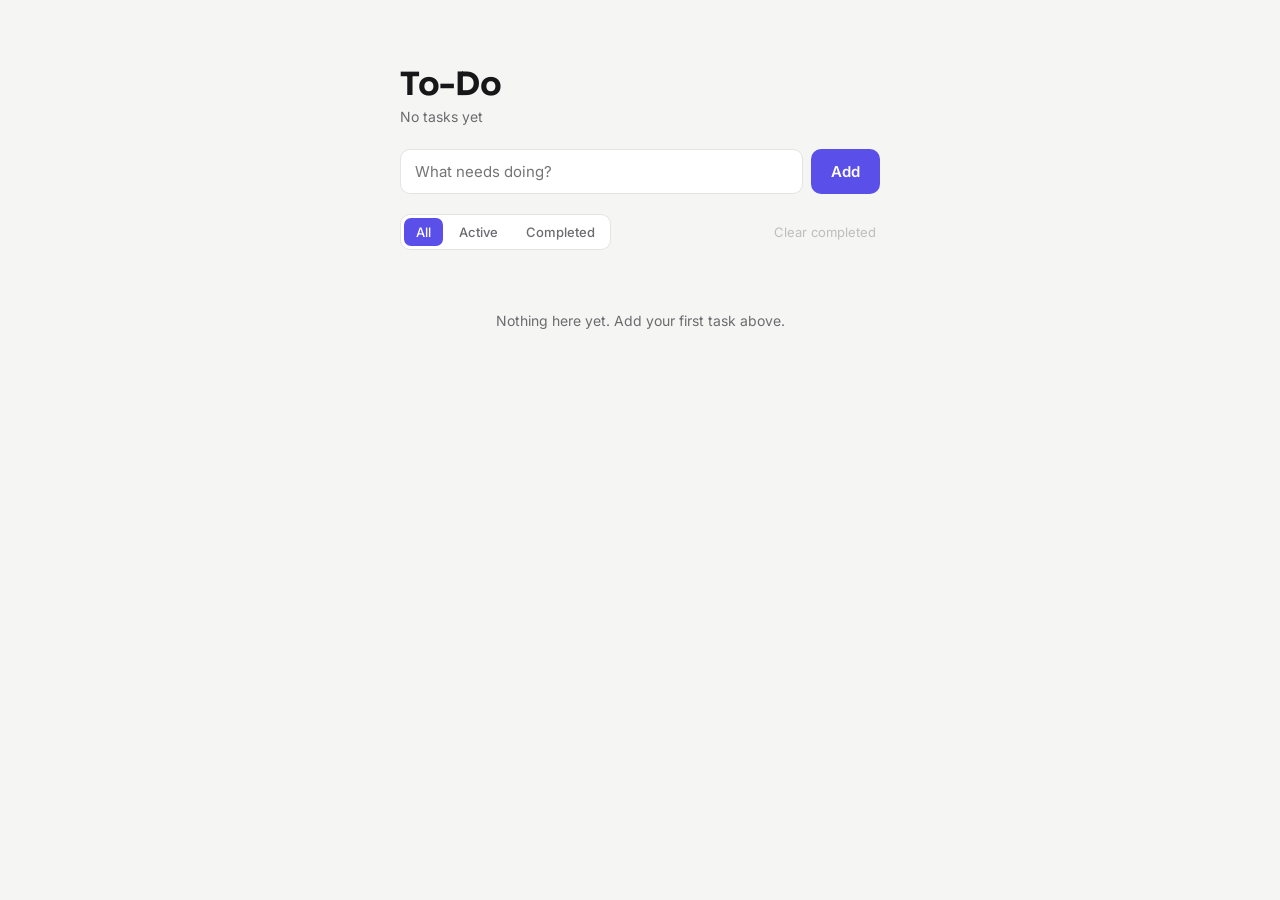
==== index.html @ d77f758e "changes" ====
<!DOCTYPE html>
<html lang="en">
<head>
<meta charset="UTF-8" />
<meta name="viewport" content="width=device-width, initial-scale=1.0" />
<title>To-Do</title>
<link rel="preconnect" href="https://fonts.googleapis.com" />
<link rel="preconnect" href="https://fonts.gstatic.com" crossorigin />
<link href="https://fonts.googleapis.com/css2?family=Sora:wght@600;700&family=Inter:wght@400;500;600&display=swap" rel="stylesheet" />

<style>
  :root {
    --bg: #F5F6F3;
    --surface: #FFFFFF;
    --text: #171719;
    --text-muted: #6B6B70;
    --border: #E4E4E0;
    --accent: #5B4FE9;
    --accent-hover: #4A3FD1;
    --success: #1FAA59;
    --danger: #E5484D;
    --radius: 10px;
    --font-display: 'Sora', sans-serif;
    --font-body: 'Inter', sans-serif;
  }

  * { box-sizing: border-box; }

  body {
    margin: 0;
    min-height: 100vh;
    background: var(--bg);
    color: var(--text);
    font-family: var(--font-body);
    display: flex;
    justify-content: center;
    padding: 64px 20px;
  }

  .sr-only {
    position: absolute;
    width: 1px;
    height: 1px;
    overflow: hidden;
    clip: rect(0 0 0 0);
    white-space: nowrap;
  }

  .app { width: 100%; max-width: 480px; }

  .app__header { margin-bottom: 24px; }

  .app__title {
    font-family: var(--font-display);
    font-size: 32px;
    font-weight: 700;
    margin: 0 0 4px;
    letter-spacing: -0.01em;
  }

  .app__subtitle {
    margin: 0;
    color: var(--text-muted);
    font-size: 14px;
  }

  .task-form {
    display: flex;
    gap: 8px;
    margin-bottom: 20px;
  }

  .task-form__input {
    flex: 1;
    padding: 12px 14px;
    border: 1px solid var(--border);
    border-radius: var(--radius);
    background: var(--surface);
    font-family: var(--font-body);
    font-size: 15px;
    color: var(--text);
  }

  .task-form__input:focus {
    outline: 2px solid var(--accent);
    outline-offset: 1px;
    border-color: var(--accent);
  }

  .task-form__submit {
    padding: 12px 20px;
    border: none;
    border-radius: var(--radius);
    background: var(--accent);
    color: #fff;
    font-family: var(--font-body);
    font-weight: 600;
    font-size: 15px;
    cursor: pointer;
  }

  .task-form__submit:hover { background: var(--accent-hover); }

  .task-form__submit:focus-visible,
  .task-item__checkbox:focus-visible,
  .task-item__delete:focus-visible {
    outline: 2px solid var(--accent);
    outline-offset: 2px;
  }

  .toolbar {
    display: flex;
    align-items: center;
    justify-content: space-between;
    gap: 12px;
    margin-bottom: 16px;
  }

  .filters {
    display: flex;
    gap: 4px;
    background: var(--surface);
    border: 1px solid var(--border);
    border-radius: var(--radius);
    padding: 3px;
  }

  .filter-btn {
    border: none;
    background: transparent;
    color: var(--text-muted);
    font-family: var(--font-body);
    font-size: 13px;
    font-weight: 500;
    padding: 6px 12px;
    border-radius: 7px;
    cursor: pointer;
  }

  .filter-btn.is-active {
    background: var(--accent);
    color: #fff;
  }

  .filter-btn:focus-visible {
    outline: 2px solid var(--accent);
    outline-offset: 2px;
  }

  .clear-completed {
    border: none;
    background: transparent;
    color: var(--text-muted);
    font-family: var(--font-body);
    font-size: 13px;
    cursor: pointer;
    padding: 6px 4px;
    white-space: nowrap;
  }

  .clear-completed:hover { color: var(--danger); }

  .clear-completed:disabled {
    opacity: 0.4;
    cursor: default;
  }

  .task-list {
    list-style: none;
    margin: 0;
    padding: 0;
    display: flex;
    flex-direction: column;
    gap: 8px;
  }

  .task-item {
    display: flex;
    align-items: center;
    gap: 12px;
    padding: 12px 14px;
    background: var(--surface);
    border: 1px solid var(--border);
    border-radius: var(--radius);
  }

  .task-item__checkbox {
    width: 18px;
    height: 18px;
    flex-shrink: 0;
    accent-color: var(--success);
    cursor: pointer;
  }

  .task-item__text {
    flex: 1;
    font-size: 15px;
    word-break: break-word;
  }

  .task-item--completed .task-item__text {
    color: var(--text-muted);
    text-decoration: line-through;
  }

  .task-item__edit-input {
    flex: 1;
    font-family: var(--font-body);
    font-size: 15px;
    color: var(--text);
    border: 1px solid var(--accent);
    border-radius: 6px;
    padding: 4px 8px;
    background: var(--surface);
  }

  .task-item__edit-input:focus {
    outline: none;
  }

  .task-item__delete {
    border: none;
    background: transparent;
    color: var(--text-muted);
    font-size: 18px;
    line-height: 1;
    cursor: pointer;
    padding: 4px;
    border-radius: 6px;
  }

  .task-item__delete:hover { color: var(--danger); }

  .empty-state {
    display: none;
    text-align: center;
    color: var(--text-muted);
    font-size: 14px;
    padding: 32px 0;
  }

  .empty-state--visible { display: block; }
</style>
</head>
<body>

  <main class="app">
    <header class="app__header">
      <h1 class="app__title">To-Do</h1>
      <p class="app__subtitle" id="taskCounter">No tasks yet</p>
    </header>

    <form class="task-form" id="taskForm" autocomplete="off">
      <label for="taskInput" class="sr-only">New task</label>
      <input
        type="text"
        id="taskInput"
        class="task-form__input"
        placeholder="What needs doing?"
        maxlength="120"
        required
      />
      <button type="submit" class="task-form__submit" aria-label="Add task">
        Add
      </button>
    </form>

    <div class="toolbar">
      <div class="filters" id="filters" role="group" aria-label="Filter tasks">
        <button type="button" class="filter-btn is-active" data-filter="all" aria-pressed="true">All</button>
        <button type="button" class="filter-btn" data-filter="active" aria-pressed="false">Active</button>
        <button type="button" class="filter-btn" data-filter="completed" aria-pressed="false">Completed</button>
      </div>
      <button type="button" class="clear-completed" id="clearCompletedBtn">Clear completed</button>
    </div>

    <ul class="task-list" id="taskList" aria-live="polite">
      <!-- tasks are rendered here -->
    </ul>

    <p class="empty-state" id="emptyState">
      Nothing here yet. Add your first task above.
    </p>
  </main>

<script>
  'use strict';

  /* ------------------------------------------------------------ */
  /* Constants / DOM refs                                          */
  /* ------------------------------------------------------------ */

  const STORAGE_KEY = 'todo-app:tasks';

  const taskForm = document.getElementById('taskForm');
  const taskInput = document.getElementById('taskInput');
  const taskList = document.getElementById('taskList');
  const taskCounter = document.getElementById('taskCounter');
  const emptyState = document.getElementById('emptyState');
  const filters = document.getElementById('filters');
  const clearCompletedBtn = document.getElementById('clearCompletedBtn');

  /* ------------------------------------------------------------ */
  /* Data layer                                                     */
  /* ------------------------------------------------------------ */
  /*
    Task shape: { id, text, completed, createdAt }
    `tasks` is the single source of truth — the DOM is always
    derived FROM it via render(), never read to figure out state.
  */

  let tasks = loadTasks();
  let currentFilter = 'all'; // 'all' | 'active' | 'completed'

  function loadTasks() {
    try {
      const raw = localStorage.getItem(STORAGE_KEY);
      if (!raw) return [];
      const parsed = JSON.parse(raw);
      if (!Array.isArray(parsed)) return [];
      return parsed.filter(
        (t) => t && typeof t.id === 'string' && typeof t.text === 'string'
      );
    } catch (err) {
      console.error('Failed to load tasks from localStorage:', err);
      return [];
    }
  }

  function saveTasks() {
    try {
      localStorage.setItem(STORAGE_KEY, JSON.stringify(tasks));
    } catch (err) {
      console.error('Failed to save tasks to localStorage:', err);
    }
  }

  function makeId() {
    return (crypto.randomUUID && crypto.randomUUID()) || String(Date.now() + Math.random());
  }

  function addTask(text) {
    const trimmed = text.trim();
    if (!trimmed) return;

    tasks.push({
      id: makeId(),
      text: trimmed,
      completed: false,
      createdAt: Date.now(),
    });

    saveTasks();
    render();
  }

  function toggleTask(id) {
    const task = tasks.find((t) => t.id === id);
    if (!task) return;
    task.completed = !task.completed;
    saveTasks();
    render();
  }

  function deleteTask(id) {
    tasks = tasks.filter((t) => t.id !== id);
    saveTasks();
    render();
  }

  function editTask(id, newText) {
    const trimmed = newText.trim();
    if (!trimmed) return;
    const task = tasks.find((t) => t.id === id);
    if (!task) return;
    task.text = trimmed;
    saveTasks();
    render();
  }

  function clearCompleted() {
    tasks = tasks.filter((t) => !t.completed);
    saveTasks();
    render();
  }

  function getFilteredTasks() {
    if (currentFilter === 'active') return tasks.filter((t) => !t.completed);
    if (currentFilter === 'completed') return tasks.filter((t) => t.completed);
    return tasks;
  }

  /* ------------------------------------------------------------ */
  /* Rendering                                                      */
  /* ------------------------------------------------------------ */

  function createTaskElement(task) {
    const li = document.createElement('li');
    li.className = 'task-item' + (task.completed ? ' task-item--completed' : '');
    li.dataset.id = task.id;

    const checkbox = document.createElement('input');
    checkbox.type = 'checkbox';
    checkbox.className = 'task-item__checkbox';
    checkbox.checked = task.completed;
    checkbox.setAttribute('aria-label', `Mark "${task.text}" as ${task.completed ? 'active' : 'complete'}`);

    const span = document.createElement('span');
    span.className = 'task-item__text';
    span.textContent = task.text;

    const deleteBtn = document.createElement('button');
    deleteBtn.type = 'button';
    deleteBtn.className = 'task-item__delete';
    deleteBtn.setAttribute('aria-label', `Delete "${task.text}"`);
    deleteBtn.textContent = '✕';

    li.append(checkbox, span, deleteBtn);
    return li;
  }

  function updateCounter() {
    const remaining = tasks.filter((t) => !t.completed).length;
    if (tasks.length === 0) {
      taskCounter.textContent = 'No tasks yet';
    } else {
      taskCounter.textContent = `${remaining} item${remaining === 1 ? '' : 's'} left`;
    }
  }

  function render() {
    const visibleTasks = getFilteredTasks();

    taskList.innerHTML = '';
    const fragment = document.createDocumentFragment();
    visibleTasks.forEach((task) => fragment.appendChild(createTaskElement(task)));
    taskList.appendChild(fragment);

    if (tasks.length === 0) {
      emptyState.textContent = 'Nothing here yet. Add your first task above.';
      emptyState.classList.add('empty-state--visible');
    } else if (visibleTasks.length === 0) {
      emptyState.textContent = `No ${currentFilter} tasks.`;
      emptyState.classList.add('empty-state--visible');
    } else {
      emptyState.classList.remove('empty-state--visible');
    }

    clearCompletedBtn.disabled = !tasks.some((t) => t.completed);
    updateCounter();
  }

  /* ------------------------------------------------------------ */
  /* Events                                                         */
  /* ------------------------------------------------------------ */

  taskForm.addEventListener('submit', (e) => {
    e.preventDefault();
    addTask(taskInput.value);
    taskInput.value = '';
    taskInput.focus();
  });

  taskList.addEventListener('click', (e) => {
    const li = e.target.closest('.task-item');
    if (!li) return;
    const id = li.dataset.id;

    if (e.target.matches('.task-item__checkbox')) {
      toggleTask(id);
    } else if (e.target.matches('.task-item__delete')) {
      deleteTask(id);
    }
  });

  taskList.addEventListener('dblclick', (e) => {
    if (!e.target.matches('.task-item__text')) return;
    const li = e.target.closest('.task-item');
    const task = tasks.find((t) => t.id === li.dataset.id);
    if (task) enterEditMode(li, task);
  });

  function enterEditMode(li, task) {
    const span = li.querySelector('.task-item__text');
    const input = document.createElement('input');
    input.type = 'text';
    input.className = 'task-item__edit-input';
    input.maxLength = 120;
    input.value = task.text;
    li.replaceChild(input, span);
    input.focus();
    input.select();

    let cancelled = false;

    input.addEventListener('keydown', (e) => {
      if (e.key === 'Enter') {
        e.preventDefault();
        input.blur();
      } else if (e.key === 'Escape') {
        cancelled = true;
        render();
      }
    });

    input.addEventListener('blur', () => {
      if (cancelled) return;
      const newText = input.value.trim();
      if (newText) {
        editTask(task.id, newText);
      } else {
        render(); // revert: no empty task text allowed
      }
    });
  }

  filters.addEventListener('click', (e) => {
    if (!e.target.matches('.filter-btn')) return;
    currentFilter = e.target.dataset.filter;

    filters.querySelectorAll('.filter-btn').forEach((btn) => {
      const isActive = btn.dataset.filter === currentFilter;
      btn.classList.toggle('is-active', isActive);
      btn.setAttribute('aria-pressed', String(isActive));
    });

    render();
  });

  clearCompletedBtn.addEventListener('click', clearCompleted);

  /* ------------------------------------------------------------ */
  /* Init                                                         */
  /* ------------------------------------------------------------ */

  render();
</script>
</body>
</html>
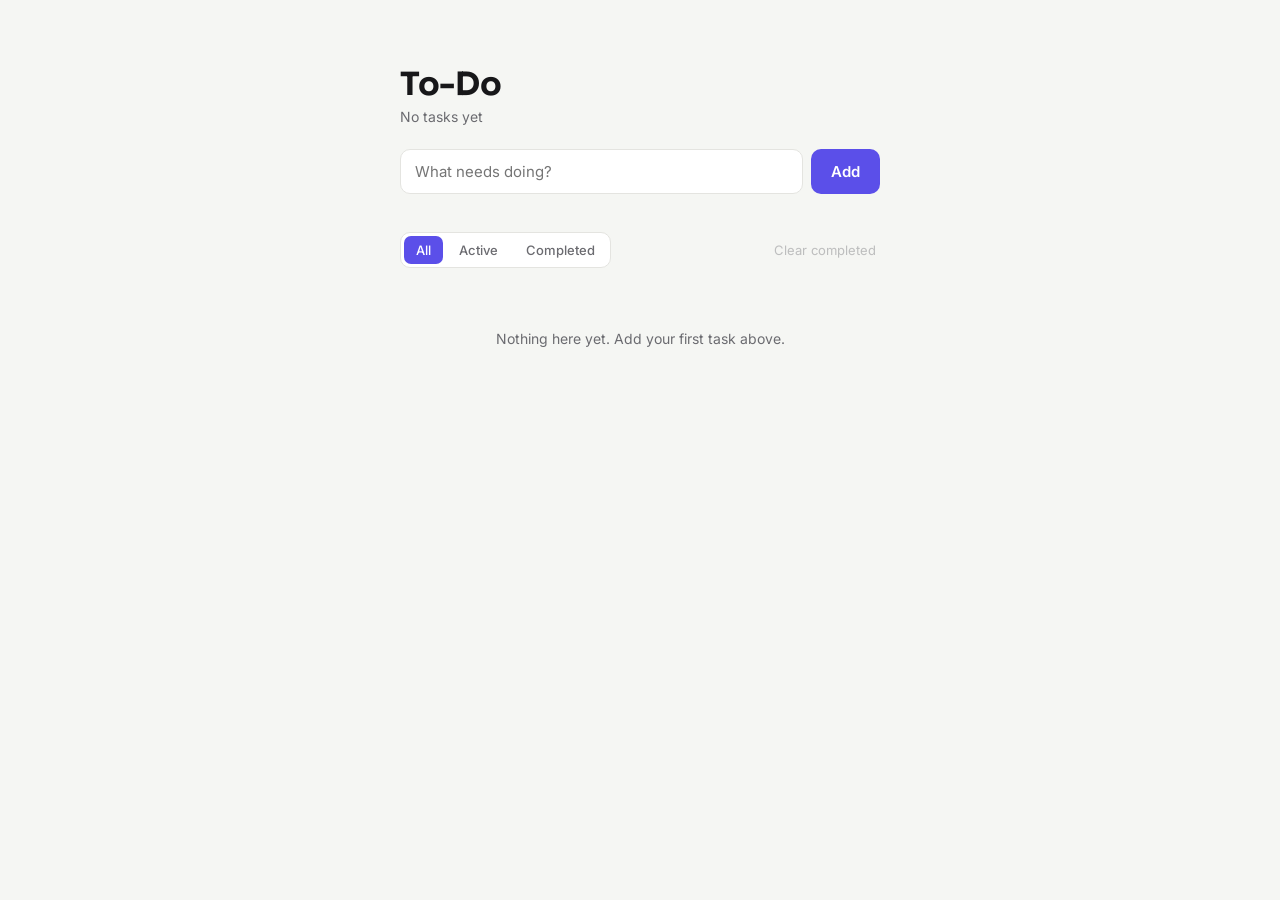
==== commit 1678b44c: "feat: persist filter selection and block duplicate task entries" ====
--- a/index.html
+++ b/index.html
@@ -101,6 +101,13 @@
 
   .task-form__submit:hover { background: var(--accent-hover); }
 
+  .form-error {
+    color: var(--danger);
+    font-size: 13px;
+    margin: -14px 0 16px;
+    min-height: 16px;
+  }
+
   .task-form__submit:focus-visible,
   .task-item__checkbox:focus-visible,
   .task-item__delete:focus-visible {
@@ -265,6 +272,8 @@
       </button>
     </form>
 
+    <p class="form-error" id="formError" aria-live="polite"></p>
+
     <div class="toolbar">
       <div class="filters" id="filters" role="group" aria-label="Filter tasks">
         <button type="button" class="filter-btn is-active" data-filter="all" aria-pressed="true">All</button>
@@ -291,6 +300,7 @@
   /* ------------------------------------------------------------ */
 
   const STORAGE_KEY = 'todo-app:tasks';
+  const FILTER_STORAGE_KEY = 'todo-app:filter';
 
   const taskForm = document.getElementById('taskForm');
   const taskInput = document.getElementById('taskInput');
@@ -299,6 +309,7 @@
   const emptyState = document.getElementById('emptyState');
   const filters = document.getElementById('filters');
   const clearCompletedBtn = document.getElementById('clearCompletedBtn');
+  const formError = document.getElementById('formError');
 
   /* ------------------------------------------------------------ */
   /* Data layer                                                     */
@@ -310,7 +321,7 @@
   */
 
   let tasks = loadTasks();
-  let currentFilter = 'all'; // 'all' | 'active' | 'completed'
+  let currentFilter = loadFilter(); // 'all' | 'active' | 'completed'
 
   function loadTasks() {
     try {
@@ -335,6 +346,24 @@
     }
   }
 
+  function loadFilter() {
+    const valid = ['all', 'active', 'completed'];
+    try {
+      const saved = localStorage.getItem(FILTER_STORAGE_KEY);
+      return valid.includes(saved) ? saved : 'all';
+    } catch (err) {
+      return 'all';
+    }
+  }
+
+  function saveFilter() {
+    try {
+      localStorage.setItem(FILTER_STORAGE_KEY, currentFilter);
+    } catch (err) {
+      console.error('Failed to save filter to localStorage:', err);
+    }
+  }
+
   function makeId() {
     return (crypto.randomUUID && crypto.randomUUID()) || String(Date.now() + Math.random());
   }
@@ -342,6 +371,15 @@
   function addTask(text) {
     const trimmed = text.trim();
     if (!trimmed) return;
+
+    const isDuplicate = tasks.some(
+      (t) => t.text.toLowerCase() === trimmed.toLowerCase()
+    );
+    if (isDuplicate) {
+      formError.textContent = 'That task is already on your list.';
+      return;
+    }
+    formError.textContent = '';
 
     tasks.push({
       id: makeId(),
@@ -459,6 +497,10 @@
     addTask(taskInput.value);
     taskInput.value = '';
     taskInput.focus();
+  });
+
+  taskInput.addEventListener('input', () => {
+    formError.textContent = '';
   });
 
   taskList.addEventListener('click', (e) => {
@@ -524,14 +566,21 @@
       btn.setAttribute('aria-pressed', String(isActive));
     });
 
+    saveFilter();
     render();
   });
 
   clearCompletedBtn.addEventListener('click', clearCompleted);
 
   /* ------------------------------------------------------------ */
-  /* Init                                                         */
-  /* ------------------------------------------------------------ */
+  /* Init                                                           */
+  /* ------------------------------------------------------------ */
+
+  filters.querySelectorAll('.filter-btn').forEach((btn) => {
+    const isActive = btn.dataset.filter === currentFilter;
+    btn.classList.toggle('is-active', isActive);
+    btn.setAttribute('aria-pressed', String(isActive));
+  });
 
   render();
 </script>
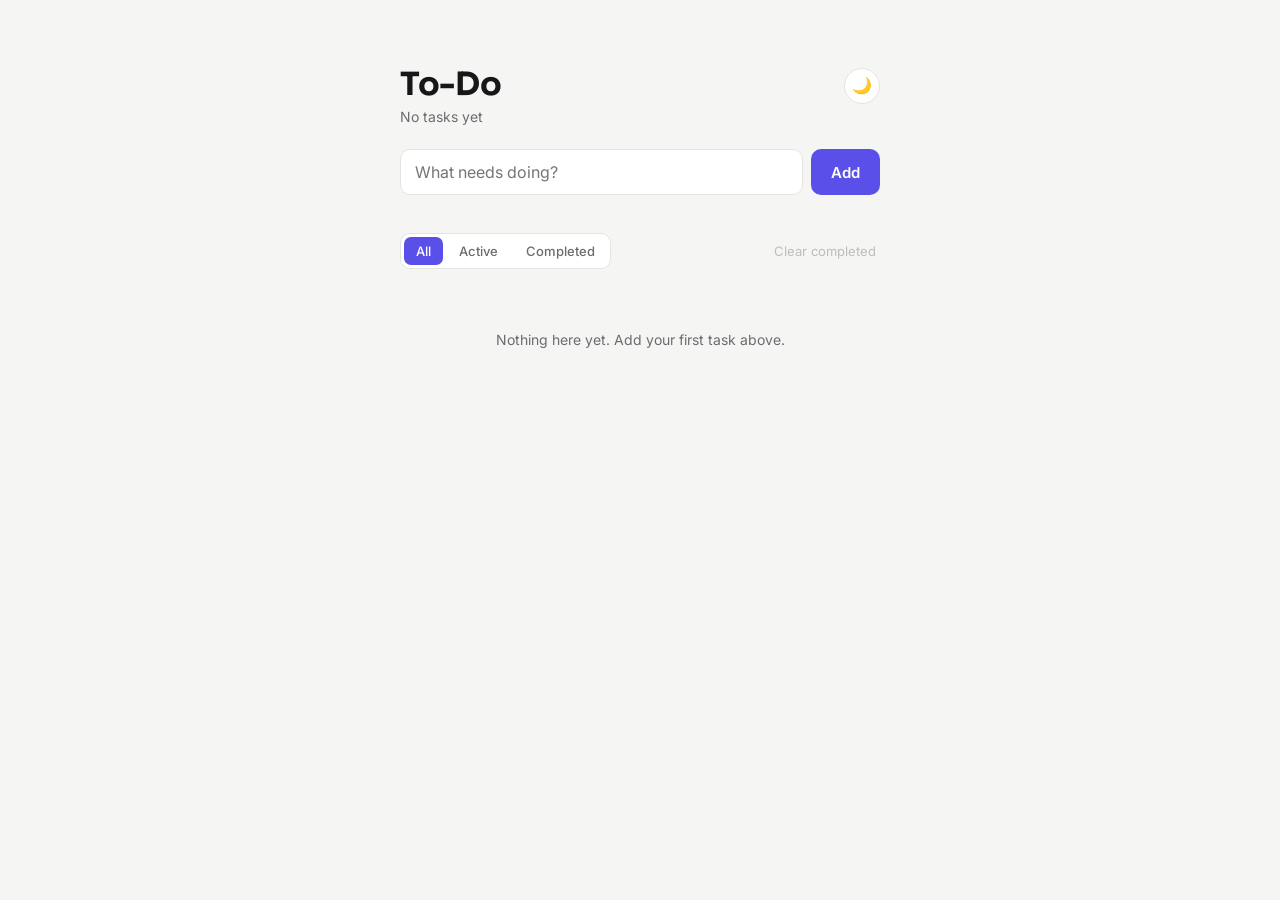
==== commit 82c4e96b: "feat: add dark mode toggle and drag-to-reorder" ====
--- a/index.html
+++ b/index.html
@@ -3,6 +3,7 @@
 <head>
 <meta charset="UTF-8" />
 <meta name="viewport" content="width=device-width, initial-scale=1.0" />
+<meta name="description" content="A single-file vanilla JS to-do list app with editing, filtering, and localStorage persistence." />
 <title>To-Do</title>
 <link rel="preconnect" href="https://fonts.googleapis.com" />
 <link rel="preconnect" href="https://fonts.gstatic.com" crossorigin />
@@ -24,6 +25,22 @@
     --font-body: 'Inter', sans-serif;
   }
 
+  :root[data-theme="dark"] {
+    --bg: #16171B;
+    --surface: #202128;
+    --text: #F2F2F0;
+    --text-muted: #9A9AA2;
+    --border: #33343C;
+    --accent: #8579F7;
+    --accent-hover: #9B90FF;
+    --success: #35C97A;
+    --danger: #FF6B6B;
+  }
+
+  body {
+    transition: background-color 150ms ease, color 150ms ease;
+  }
+
   * { box-sizing: border-box; }
 
   body {
@@ -50,6 +67,34 @@
 
   .app__header { margin-bottom: 24px; }
 
+  .app__header-row {
+    display: flex;
+    align-items: center;
+    justify-content: space-between;
+    gap: 12px;
+  }
+
+  .theme-toggle {
+    border: 1px solid var(--border);
+    background: var(--surface);
+    border-radius: 999px;
+    width: 36px;
+    height: 36px;
+    font-size: 16px;
+    line-height: 1;
+    cursor: pointer;
+    display: flex;
+    align-items: center;
+    justify-content: center;
+  }
+
+  .theme-toggle:hover { border-color: var(--accent); }
+
+  .theme-toggle:focus-visible {
+    outline: 2px solid var(--accent);
+    outline-offset: 2px;
+  }
+
   .app__title {
     font-family: var(--font-display);
     font-size: 32px;
@@ -77,7 +122,7 @@
     border-radius: var(--radius);
     background: var(--surface);
     font-family: var(--font-body);
-    font-size: 15px;
+    font-size: 16px;
     color: var(--text);
   }
 
@@ -191,6 +236,46 @@
     border-radius: var(--radius);
   }
 
+  .task-item__handle {
+    flex-shrink: 0;
+    color: var(--text-muted);
+    cursor: grab;
+    font-size: 14px;
+    line-height: 1;
+    user-select: none;
+  }
+
+  .task-item--dragging {
+    opacity: 0.4;
+  }
+
+  .task-item--drop-target {
+    border-color: var(--accent);
+  }
+
+  @keyframes taskEnter {
+    from { opacity: 0; transform: translateY(-6px); }
+    to { opacity: 1; transform: translateY(0); }
+  }
+
+  .task-item--enter {
+    animation: taskEnter 180ms ease-out;
+  }
+
+  .task-item--removing {
+    opacity: 0;
+    transform: translateX(8px);
+    transition: opacity 150ms ease, transform 150ms ease;
+  }
+
+  @media (prefers-reduced-motion: reduce) {
+    .task-item--enter,
+    .task-item--removing {
+      animation: none;
+      transition: none;
+    }
+  }
+
   .task-item__checkbox {
     width: 18px;
     height: 18px;
@@ -203,6 +288,7 @@
     flex: 1;
     font-size: 15px;
     word-break: break-word;
+    transition: color 150ms ease;
   }
 
   .task-item--completed .task-item__text {
@@ -247,13 +333,23 @@
   }
 
   .empty-state--visible { display: block; }
+
+  @media (max-width: 420px) {
+    body { padding: 32px 16px; }
+    .app__title { font-size: 26px; }
+    .toolbar { flex-wrap: wrap; }
+    .clear-completed { margin-left: auto; }
+  }
 </style>
 </head>
 <body>
 
   <main class="app">
     <header class="app__header">
-      <h1 class="app__title">To-Do</h1>
+      <div class="app__header-row">
+        <h1 class="app__title">To-Do</h1>
+        <button type="button" class="theme-toggle" id="themeToggle" aria-label="Toggle dark mode">🌙</button>
+      </div>
       <p class="app__subtitle" id="taskCounter">No tasks yet</p>
     </header>
 
@@ -295,12 +391,30 @@
 <script>
   'use strict';
 
+  /*
+    To-Do List App — vanilla JS, single file, no dependencies.
+
+    Architecture:
+      - `tasks` (array) is the single source of truth. Every mutation
+        goes through addTask / toggleTask / deleteTask / editTask /
+        clearCompleted, each of which persists then calls render().
+      - render() rebuilds the visible <li> elements from `tasks` +
+        `currentFilter`. The DOM is never read to derive state — it's
+        always state -> DOM, one direction.
+      - One click listener on the list (event delegation) handles
+        every task row, current and future, instead of binding a
+        listener per item.
+      - Two localStorage keys: tasks and the active filter, so a
+        refresh restores exactly where the user left off.
+  */
+
   /* ------------------------------------------------------------ */
   /* Constants / DOM refs                                          */
   /* ------------------------------------------------------------ */
 
   const STORAGE_KEY = 'todo-app:tasks';
   const FILTER_STORAGE_KEY = 'todo-app:filter';
+  const THEME_STORAGE_KEY = 'todo-app:theme';
 
   const taskForm = document.getElementById('taskForm');
   const taskInput = document.getElementById('taskInput');
@@ -310,6 +424,7 @@
   const filters = document.getElementById('filters');
   const clearCompletedBtn = document.getElementById('clearCompletedBtn');
   const formError = document.getElementById('formError');
+  const themeToggle = document.getElementById('themeToggle');
 
   /* ------------------------------------------------------------ */
   /* Data layer                                                     */
@@ -322,6 +437,8 @@
 
   let tasks = loadTasks();
   let currentFilter = loadFilter(); // 'all' | 'active' | 'completed'
+  let lastAddedId = null; // used once by render() to animate the newest item in
+  let draggedId = null; // task id currently being dragged, if any
 
   function loadTasks() {
     try {
@@ -364,6 +481,32 @@
     }
   }
 
+  function loadTheme() {
+    try {
+      const saved = localStorage.getItem(THEME_STORAGE_KEY);
+      if (saved === 'dark' || saved === 'light') return saved;
+    } catch (err) {
+      /* fall through to system preference */
+    }
+    return window.matchMedia && window.matchMedia('(prefers-color-scheme: dark)').matches
+      ? 'dark'
+      : 'light';
+  }
+
+  function applyTheme(theme) {
+    document.documentElement.dataset.theme = theme;
+    themeToggle.textContent = theme === 'dark' ? '☀️' : '🌙';
+    themeToggle.setAttribute(
+      'aria-label',
+      theme === 'dark' ? 'Switch to light mode' : 'Switch to dark mode'
+    );
+    try {
+      localStorage.setItem(THEME_STORAGE_KEY, theme);
+    } catch (err) {
+      console.error('Failed to save theme to localStorage:', err);
+    }
+  }
+
   function makeId() {
     return (crypto.randomUUID && crypto.randomUUID()) || String(Date.now() + Math.random());
   }
@@ -381,12 +524,14 @@
     }
     formError.textContent = '';
 
-    tasks.push({
+    const newTask = {
       id: makeId(),
       text: trimmed,
       completed: false,
       createdAt: Date.now(),
-    });
+    };
+    tasks.push(newTask);
+    lastAddedId = newTask.id;
 
     saveTasks();
     render();
@@ -422,6 +567,17 @@
     render();
   }
 
+  function reorderTasks(fromId, toId) {
+    const fromIndex = tasks.findIndex((t) => t.id === fromId);
+    const toIndex = tasks.findIndex((t) => t.id === toId);
+    if (fromIndex === -1 || toIndex === -1 || fromIndex === toIndex) return;
+
+    const [moved] = tasks.splice(fromIndex, 1);
+    tasks.splice(toIndex, 0, moved);
+    saveTasks();
+    render();
+  }
+
   function getFilteredTasks() {
     if (currentFilter === 'active') return tasks.filter((t) => !t.completed);
     if (currentFilter === 'completed') return tasks.filter((t) => t.completed);
@@ -435,7 +591,16 @@
   function createTaskElement(task) {
     const li = document.createElement('li');
     li.className = 'task-item' + (task.completed ? ' task-item--completed' : '');
+    if (task.id === lastAddedId) {
+      li.className += ' task-item--enter';
+    }
     li.dataset.id = task.id;
+    li.draggable = true;
+
+    const handle = document.createElement('span');
+    handle.className = 'task-item__handle';
+    handle.textContent = '⠿';
+    handle.setAttribute('aria-hidden', 'true');
 
     const checkbox = document.createElement('input');
     checkbox.type = 'checkbox';
@@ -453,7 +618,7 @@
     deleteBtn.setAttribute('aria-label', `Delete "${task.text}"`);
     deleteBtn.textContent = '✕';
 
-    li.append(checkbox, span, deleteBtn);
+    li.append(handle, checkbox, span, deleteBtn);
     return li;
   }
 
@@ -473,6 +638,7 @@
     const fragment = document.createDocumentFragment();
     visibleTasks.forEach((task) => fragment.appendChild(createTaskElement(task)));
     taskList.appendChild(fragment);
+    lastAddedId = null;
 
     if (tasks.length === 0) {
       emptyState.textContent = 'Nothing here yet. Add your first task above.';
@@ -511,9 +677,24 @@
     if (e.target.matches('.task-item__checkbox')) {
       toggleTask(id);
     } else if (e.target.matches('.task-item__delete')) {
+      animateRemoval(li, id);
+    }
+  });
+
+  function animateRemoval(li, id) {
+    let done = false;
+    const finish = () => {
+      if (done) return;
+      done = true;
+      li.removeEventListener('transitionend', finish);
       deleteTask(id);
-    }
-  });
+    };
+
+    li.classList.add('task-item--removing');
+    li.addEventListener('transitionend', finish);
+    // Fallback in case the transition never fires (e.g. reduced-motion users).
+    setTimeout(finish, 200);
+  }
 
   taskList.addEventListener('dblclick', (e) => {
     if (!e.target.matches('.task-item__text')) return;
@@ -572,6 +753,49 @@
 
   clearCompletedBtn.addEventListener('click', clearCompleted);
 
+  taskList.addEventListener('dragstart', (e) => {
+    const li = e.target.closest('.task-item');
+    if (!li) return;
+    draggedId = li.dataset.id;
+    li.classList.add('task-item--dragging');
+    e.dataTransfer.effectAllowed = 'move';
+    e.dataTransfer.setData('text/plain', draggedId);
+  });
+
+  taskList.addEventListener('dragover', (e) => {
+    if (!draggedId) return;
+    e.preventDefault(); // required to allow a drop
+    e.dataTransfer.dropEffect = 'move';
+
+    const li = e.target.closest('.task-item');
+    taskList.querySelectorAll('.task-item--drop-target').forEach((el) => {
+      if (el !== li) el.classList.remove('task-item--drop-target');
+    });
+    if (li && li.dataset.id !== draggedId) {
+      li.classList.add('task-item--drop-target');
+    }
+  });
+
+  taskList.addEventListener('drop', (e) => {
+    e.preventDefault();
+    const li = e.target.closest('.task-item');
+    if (li && draggedId && li.dataset.id !== draggedId) {
+      reorderTasks(draggedId, li.dataset.id);
+    }
+  });
+
+  taskList.addEventListener('dragend', () => {
+    taskList.querySelectorAll('.task-item--dragging, .task-item--drop-target').forEach((el) => {
+      el.classList.remove('task-item--dragging', 'task-item--drop-target');
+    });
+    draggedId = null;
+  });
+
+  themeToggle.addEventListener('click', () => {
+    const next = document.documentElement.dataset.theme === 'dark' ? 'light' : 'dark';
+    applyTheme(next);
+  });
+
   /* ------------------------------------------------------------ */
   /* Init                                                           */
   /* ------------------------------------------------------------ */
@@ -582,6 +806,7 @@
     btn.setAttribute('aria-pressed', String(isActive));
   });
 
+  applyTheme(loadTheme());
   render();
 </script>
 </body>
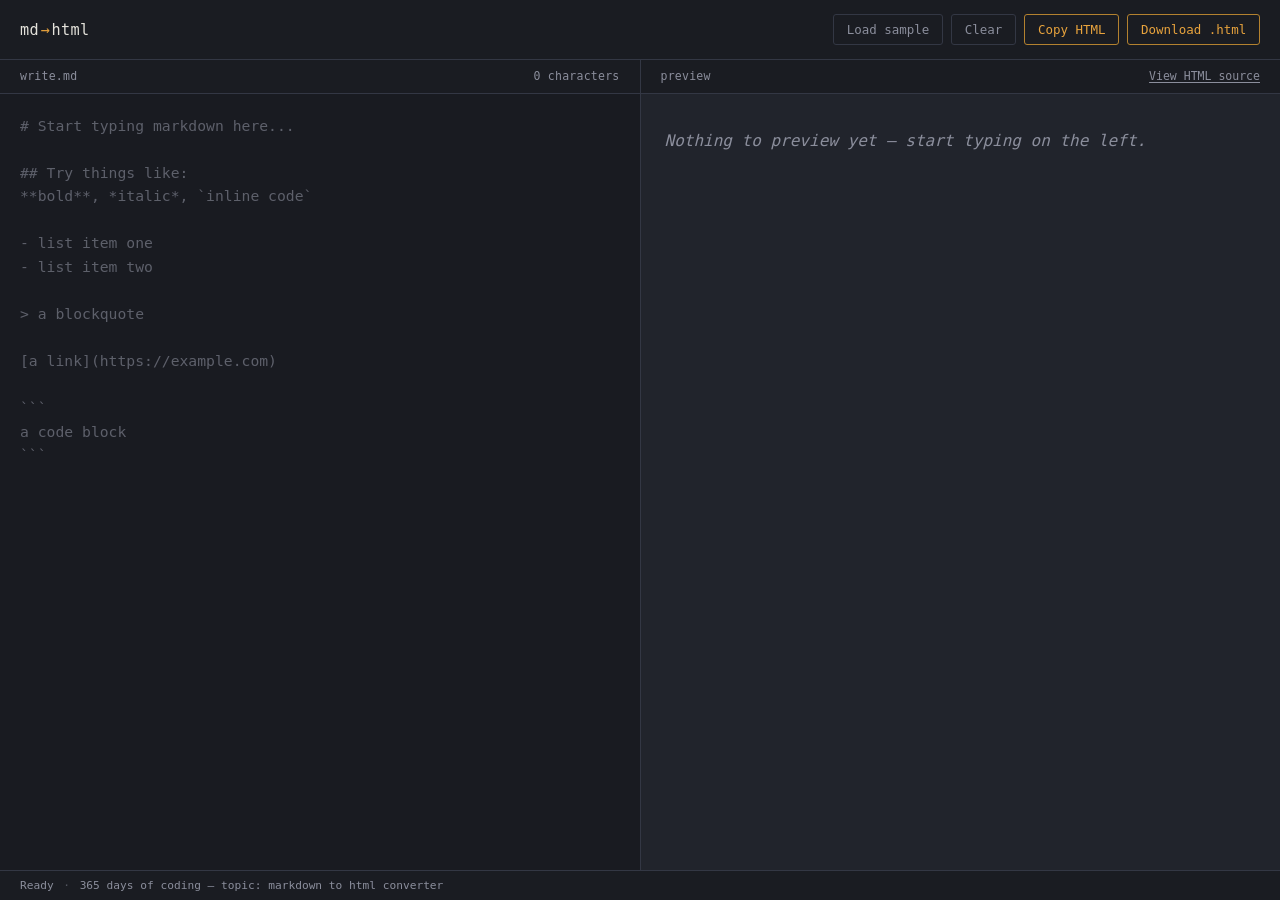
==== commit b010fd79: "first commit" ====
--- a/index.html
+++ b/index.html
@@ -1,813 +1,654 @@
 <!DOCTYPE html>
 <html lang="en">
 <head>
-<meta charset="UTF-8" />
-<meta name="viewport" content="width=device-width, initial-scale=1.0" />
-<meta name="description" content="A single-file vanilla JS to-do list app with editing, filtering, and localStorage persistence." />
-<title>To-Do</title>
-<link rel="preconnect" href="https://fonts.googleapis.com" />
-<link rel="preconnect" href="https://fonts.gstatic.com" crossorigin />
-<link href="https://fonts.googleapis.com/css2?family=Sora:wght@600;700&family=Inter:wght@400;500;600&display=swap" rel="stylesheet" />
-
+<meta charset="UTF-8">
+<meta name="viewport" content="width=device-width, initial-scale=1.0">
+<title>md→html</title>
 <style>
-  :root {
-    --bg: #F5F6F3;
-    --surface: #FFFFFF;
-    --text: #171719;
-    --text-muted: #6B6B70;
-    --border: #E4E4E0;
-    --accent: #5B4FE9;
-    --accent-hover: #4A3FD1;
-    --success: #1FAA59;
-    --danger: #E5484D;
-    --radius: 10px;
-    --font-display: 'Sora', sans-serif;
-    --font-body: 'Inter', sans-serif;
-  }
-
-  :root[data-theme="dark"] {
-    --bg: #16171B;
-    --surface: #202128;
-    --text: #F2F2F0;
-    --text-muted: #9A9AA2;
-    --border: #33343C;
-    --accent: #8579F7;
-    --accent-hover: #9B90FF;
-    --success: #35C97A;
-    --danger: #FF6B6B;
-  }
-
-  body {
-    transition: background-color 150ms ease, color 150ms ease;
-  }
-
-  * { box-sizing: border-box; }
-
-  body {
-    margin: 0;
-    min-height: 100vh;
-    background: var(--bg);
-    color: var(--text);
-    font-family: var(--font-body);
-    display: flex;
-    justify-content: center;
-    padding: 64px 20px;
-  }
-
-  .sr-only {
-    position: absolute;
-    width: 1px;
-    height: 1px;
-    overflow: hidden;
-    clip: rect(0 0 0 0);
-    white-space: nowrap;
-  }
-
-  .app { width: 100%; max-width: 480px; }
-
-  .app__header { margin-bottom: 24px; }
-
-  .app__header-row {
-    display: flex;
-    align-items: center;
-    justify-content: space-between;
-    gap: 12px;
-  }
-
-  .theme-toggle {
-    border: 1px solid var(--border);
-    background: var(--surface);
-    border-radius: 999px;
-    width: 36px;
-    height: 36px;
-    font-size: 16px;
-    line-height: 1;
-    cursor: pointer;
-    display: flex;
-    align-items: center;
-    justify-content: center;
-  }
-
-  .theme-toggle:hover { border-color: var(--accent); }
-
-  .theme-toggle:focus-visible {
-    outline: 2px solid var(--accent);
-    outline-offset: 2px;
-  }
-
-  .app__title {
-    font-family: var(--font-display);
-    font-size: 32px;
-    font-weight: 700;
-    margin: 0 0 4px;
-    letter-spacing: -0.01em;
-  }
-
-  .app__subtitle {
-    margin: 0;
-    color: var(--text-muted);
-    font-size: 14px;
-  }
-
-  .task-form {
-    display: flex;
-    gap: 8px;
-    margin-bottom: 20px;
-  }
-
-  .task-form__input {
-    flex: 1;
-    padding: 12px 14px;
-    border: 1px solid var(--border);
-    border-radius: var(--radius);
-    background: var(--surface);
-    font-family: var(--font-body);
-    font-size: 16px;
-    color: var(--text);
-  }
-
-  .task-form__input:focus {
-    outline: 2px solid var(--accent);
-    outline-offset: 1px;
-    border-color: var(--accent);
-  }
-
-  .task-form__submit {
-    padding: 12px 20px;
-    border: none;
-    border-radius: var(--radius);
-    background: var(--accent);
-    color: #fff;
-    font-family: var(--font-body);
-    font-weight: 600;
-    font-size: 15px;
-    cursor: pointer;
-  }
-
-  .task-form__submit:hover { background: var(--accent-hover); }
-
-  .form-error {
-    color: var(--danger);
-    font-size: 13px;
-    margin: -14px 0 16px;
-    min-height: 16px;
-  }
-
-  .task-form__submit:focus-visible,
-  .task-item__checkbox:focus-visible,
-  .task-item__delete:focus-visible {
-    outline: 2px solid var(--accent);
-    outline-offset: 2px;
-  }
-
-  .toolbar {
-    display: flex;
-    align-items: center;
-    justify-content: space-between;
-    gap: 12px;
-    margin-bottom: 16px;
-  }
-
-  .filters {
-    display: flex;
-    gap: 4px;
-    background: var(--surface);
-    border: 1px solid var(--border);
-    border-radius: var(--radius);
-    padding: 3px;
-  }
-
-  .filter-btn {
-    border: none;
-    background: transparent;
-    color: var(--text-muted);
-    font-family: var(--font-body);
-    font-size: 13px;
-    font-weight: 500;
-    padding: 6px 12px;
-    border-radius: 7px;
-    cursor: pointer;
-  }
-
-  .filter-btn.is-active {
-    background: var(--accent);
-    color: #fff;
-  }
-
-  .filter-btn:focus-visible {
-    outline: 2px solid var(--accent);
-    outline-offset: 2px;
-  }
-
-  .clear-completed {
-    border: none;
-    background: transparent;
-    color: var(--text-muted);
-    font-family: var(--font-body);
-    font-size: 13px;
-    cursor: pointer;
-    padding: 6px 4px;
-    white-space: nowrap;
-  }
-
-  .clear-completed:hover { color: var(--danger); }
-
-  .clear-completed:disabled {
-    opacity: 0.4;
-    cursor: default;
-  }
-
-  .task-list {
-    list-style: none;
-    margin: 0;
-    padding: 0;
-    display: flex;
-    flex-direction: column;
-    gap: 8px;
-  }
-
-  .task-item {
-    display: flex;
-    align-items: center;
-    gap: 12px;
-    padding: 12px 14px;
-    background: var(--surface);
-    border: 1px solid var(--border);
-    border-radius: var(--radius);
-  }
-
-  .task-item__handle {
-    flex-shrink: 0;
-    color: var(--text-muted);
-    cursor: grab;
-    font-size: 14px;
-    line-height: 1;
-    user-select: none;
-  }
-
-  .task-item--dragging {
-    opacity: 0.4;
-  }
-
-  .task-item--drop-target {
-    border-color: var(--accent);
-  }
-
-  @keyframes taskEnter {
-    from { opacity: 0; transform: translateY(-6px); }
-    to { opacity: 1; transform: translateY(0); }
-  }
-
-  .task-item--enter {
-    animation: taskEnter 180ms ease-out;
-  }
-
-  .task-item--removing {
-    opacity: 0;
-    transform: translateX(8px);
-    transition: opacity 150ms ease, transform 150ms ease;
-  }
-
-  @media (prefers-reduced-motion: reduce) {
-    .task-item--enter,
-    .task-item--removing {
-      animation: none;
-      transition: none;
-    }
-  }
-
-  .task-item__checkbox {
-    width: 18px;
-    height: 18px;
-    flex-shrink: 0;
-    accent-color: var(--success);
-    cursor: pointer;
-  }
-
-  .task-item__text {
-    flex: 1;
-    font-size: 15px;
-    word-break: break-word;
-    transition: color 150ms ease;
-  }
-
-  .task-item--completed .task-item__text {
-    color: var(--text-muted);
-    text-decoration: line-through;
-  }
-
-  .task-item__edit-input {
-    flex: 1;
-    font-family: var(--font-body);
-    font-size: 15px;
-    color: var(--text);
-    border: 1px solid var(--accent);
-    border-radius: 6px;
-    padding: 4px 8px;
-    background: var(--surface);
-  }
-
-  .task-item__edit-input:focus {
-    outline: none;
-  }
-
-  .task-item__delete {
-    border: none;
-    background: transparent;
-    color: var(--text-muted);
-    font-size: 18px;
-    line-height: 1;
-    cursor: pointer;
-    padding: 4px;
-    border-radius: 6px;
-  }
-
-  .task-item__delete:hover { color: var(--danger); }
-
-  .empty-state {
-    display: none;
-    text-align: center;
-    color: var(--text-muted);
-    font-size: 14px;
-    padding: 32px 0;
-  }
-
-  .empty-state--visible { display: block; }
-
-  @media (max-width: 420px) {
-    body { padding: 32px 16px; }
-    .app__title { font-size: 26px; }
-    .toolbar { flex-wrap: wrap; }
-    .clear-completed { margin-left: auto; }
-  }
+:root {
+  --bg: #1a1c22;
+  --bg-panel: #21242c;
+  --bg-input: #191b21;
+  --line: #333744;
+  --text: #e4e2db;
+  --text-dim: #8b8e9c;
+  --accent: #e8a33d;
+  --accent-dim: #b3812f;
+  --code-bg: #262a34;
+  --font-mono: "JetBrains Mono", "Fira Code", Menlo, Consolas, monospace;
+}
+
+* { box-sizing: border-box; }
+
+html, body {
+  height: 100%;
+  margin: 0;
+}
+
+body {
+  background: var(--bg);
+  color: var(--text);
+  font-family: var(--font-mono);
+  display: flex;
+  flex-direction: column;
+  overflow: hidden;
+}
+
+/* ---------- Top bar ---------- */
+
+.topbar {
+  display: flex;
+  align-items: center;
+  justify-content: space-between;
+  padding: 0.85rem 1.25rem;
+  border-bottom: 1px solid var(--line);
+  flex-shrink: 0;
+}
+
+.brand-mark {
+  font-size: 0.95rem;
+  letter-spacing: 0.02em;
+  color: var(--text);
+}
+
+.brand-arrow {
+  color: var(--accent);
+  padding: 0 0.1rem;
+}
+
+.topbar-actions {
+  display: flex;
+  gap: 0.5rem;
+}
+
+.btn {
+  font-family: var(--font-mono);
+  font-size: 0.78rem;
+  padding: 0.45rem 0.8rem;
+  border-radius: 3px;
+  border: 1px solid var(--line);
+  background: transparent;
+  color: var(--text-dim);
+  cursor: pointer;
+  transition: border-color 0.15s ease, color 0.15s ease;
+}
+
+.btn:hover {
+  border-color: var(--text-dim);
+  color: var(--text);
+}
+
+.btn-primary {
+  border-color: var(--accent-dim);
+  color: var(--accent);
+}
+
+.btn-primary:hover {
+  border-color: var(--accent);
+  color: var(--accent);
+}
+
+/* ---------- Workspace ---------- */
+
+.workspace {
+  flex: 1;
+  display: flex;
+  min-height: 0;
+}
+
+.pane {
+  flex: 1;
+  display: flex;
+  flex-direction: column;
+  min-width: 0;
+}
+
+.divider {
+  width: 1px;
+  background: var(--line);
+  flex-shrink: 0;
+}
+
+.pane-label {
+  display: flex;
+  align-items: center;
+  justify-content: space-between;
+  padding: 0.6rem 1.25rem;
+  font-size: 0.72rem;
+  color: var(--text-dim);
+  border-bottom: 1px solid var(--line);
+  letter-spacing: 0.02em;
+  flex-shrink: 0;
+}
+
+.pane-toggle {
+  background: none;
+  border: none;
+  color: var(--text-dim);
+  font-family: var(--font-mono);
+  font-size: 0.72rem;
+  cursor: pointer;
+  text-decoration: underline;
+  text-underline-offset: 2px;
+  padding: 0;
+}
+
+.pane-toggle:hover {
+  color: var(--accent);
+}
+
+#markdownInput {
+  flex: 1;
+  width: 100%;
+  resize: none;
+  border: none;
+  outline: none;
+  background: var(--bg-input);
+  color: var(--text);
+  font-family: var(--font-mono);
+  font-size: 0.92rem;
+  line-height: 1.6;
+  padding: 1.25rem;
+}
+
+#markdownInput::placeholder {
+  color: var(--text-dim);
+  opacity: 0.6;
+}
+
+.preview-output, .source-output {
+  flex: 1;
+  overflow-y: auto;
+  padding: 1.25rem 1.5rem;
+  background: var(--bg-panel);
+}
+
+.source-output {
+  margin: 0;
+  font-size: 0.82rem;
+  color: var(--text-dim);
+  white-space: pre-wrap;
+  word-break: break-word;
+}
+
+.hidden {
+  display: none !important;
+}
+
+/* ---------- Rendered markdown content ---------- */
+
+.preview-output h1, .preview-output h2, .preview-output h3 {
+  font-family: var(--font-mono);
+  color: var(--text);
+  line-height: 1.3;
+  margin: 1.2em 0 0.5em;
+}
+
+.preview-output h1:first-child,
+.preview-output h2:first-child,
+.preview-output h3:first-child { margin-top: 0; }
+
+.preview-output h1 { font-size: 1.6rem; border-bottom: 1px solid var(--line); padding-bottom: 0.3em; }
+.preview-output h2 { font-size: 1.3rem; }
+.preview-output h3 { font-size: 1.1rem; color: var(--text-dim); }
+
+.preview-output p { line-height: 1.7; margin: 0.8em 0; }
+
+.preview-output a { color: var(--accent); text-decoration: underline; text-underline-offset: 2px; }
+
+.preview-output strong { color: var(--accent); font-weight: 700; }
+.preview-output em { color: var(--text); font-style: italic; }
+
+.preview-output code {
+  background: var(--code-bg);
+  padding: 0.15em 0.4em;
+  border-radius: 3px;
+  font-size: 0.88em;
+  color: var(--accent);
+}
+
+.preview-output pre {
+  background: var(--code-bg);
+  padding: 1em;
+  border-radius: 4px;
+  overflow-x: auto;
+  border-left: 2px solid var(--accent-dim);
+}
+
+.preview-output pre code {
+  background: none;
+  padding: 0;
+  color: var(--text);
+}
+
+.preview-output blockquote {
+  margin: 0.8em 0;
+  padding: 0.2em 1em;
+  border-left: 2px solid var(--accent-dim);
+  color: var(--text-dim);
+}
+
+.preview-output ul, .preview-output ol {
+  margin: 0.8em 0;
+  padding-left: 1.4em;
+  line-height: 1.7;
+}
+
+.preview-output hr {
+  border: none;
+  border-top: 1px solid var(--line);
+  margin: 1.5em 0;
+}
+
+.preview-output img {
+  max-width: 100%;
+  border-radius: 4px;
+}
+
+.preview-empty {
+  color: var(--text-dim);
+  font-style: italic;
+}
+
+/* ---------- Status bar ---------- */
+
+.statusbar {
+  flex-shrink: 0;
+  display: flex;
+  align-items: center;
+  gap: 0.6rem;
+  padding: 0.5rem 1.25rem;
+  border-top: 1px solid var(--line);
+  font-size: 0.7rem;
+  color: var(--text-dim);
+}
+
+.statusbar-sep { opacity: 0.5; }
+
+/* ---------- Responsive ---------- */
+
+@media (max-width: 760px) {
+  .workspace { flex-direction: column; }
+  .divider { width: 100%; height: 1px; }
+  .topbar { flex-wrap: wrap; gap: 0.6rem; }
+  .topbar-actions { flex-wrap: wrap; }
+}
+
+/* Accessibility: visible focus */
+button:focus-visible, textarea:focus-visible {
+  outline: 2px solid var(--accent);
+  outline-offset: 2px;
+}
+
+@media (prefers-reduced-motion: reduce) {
+  * { transition: none !important; }
+}
 </style>
 </head>
 <body>
 
-  <main class="app">
-    <header class="app__header">
-      <div class="app__header-row">
-        <h1 class="app__title">To-Do</h1>
-        <button type="button" class="theme-toggle" id="themeToggle" aria-label="Toggle dark mode">🌙</button>
+  <header class="topbar">
+    <div class="brand">
+      <span class="brand-mark">md<span class="brand-arrow">→</span>html</span>
+    </div>
+    <div class="topbar-actions">
+      <button id="sampleBtn" class="btn btn-ghost">Load sample</button>
+      <button id="clearBtn" class="btn btn-ghost">Clear</button>
+      <button id="copyBtn" class="btn btn-primary">Copy HTML</button>
+      <button id="downloadBtn" class="btn btn-primary">Download .html</button>
+    </div>
+  </header>
+
+  <main class="workspace">
+    <section class="pane pane-input">
+      <div class="pane-label">
+        <span>write.md</span>
+        <span class="pane-meta" id="charCount">0 characters</span>
       </div>
-      <p class="app__subtitle" id="taskCounter">No tasks yet</p>
-    </header>
-
-    <form class="task-form" id="taskForm" autocomplete="off">
-      <label for="taskInput" class="sr-only">New task</label>
-      <input
-        type="text"
-        id="taskInput"
-        class="task-form__input"
-        placeholder="What needs doing?"
-        maxlength="120"
-        required
-      />
-      <button type="submit" class="task-form__submit" aria-label="Add task">
-        Add
-      </button>
-    </form>
-
-    <p class="form-error" id="formError" aria-live="polite"></p>
-
-    <div class="toolbar">
-      <div class="filters" id="filters" role="group" aria-label="Filter tasks">
-        <button type="button" class="filter-btn is-active" data-filter="all" aria-pressed="true">All</button>
-        <button type="button" class="filter-btn" data-filter="active" aria-pressed="false">Active</button>
-        <button type="button" class="filter-btn" data-filter="completed" aria-pressed="false">Completed</button>
+      <textarea id="markdownInput" spellcheck="false" placeholder="# Start typing markdown here...
+
+## Try things like:
+**bold**, *italic*, `inline code`
+
+- list item one
+- list item two
+
+> a blockquote
+
+[a link](https://example.com)
+
+```
+a code block
+```
+"></textarea>
+    </section>
+
+    <div class="divider" aria-hidden="true"></div>
+
+    <section class="pane pane-preview">
+      <div class="pane-label">
+        <span>preview</span>
+        <button id="toggleSourceBtn" class="pane-toggle">View HTML source</button>
       </div>
-      <button type="button" class="clear-completed" id="clearCompletedBtn">Clear completed</button>
-    </div>
-
-    <ul class="task-list" id="taskList" aria-live="polite">
-      <!-- tasks are rendered here -->
-    </ul>
-
-    <p class="empty-state" id="emptyState">
-      Nothing here yet. Add your first task above.
-    </p>
+      <div id="previewOutput" class="preview-output"></div>
+      <pre id="sourceOutput" class="source-output hidden"><code id="sourceCode"></code></pre>
+    </section>
   </main>
 
+  <footer class="statusbar">
+    <span id="statusText">Ready</span>
+    <span class="statusbar-sep">·</span>
+    <span>365 days of coding — topic: markdown to html converter</span>
+  </footer>
+
 <script>
-  'use strict';
-
-  /*
-    To-Do List App — vanilla JS, single file, no dependencies.
-
-    Architecture:
-      - `tasks` (array) is the single source of truth. Every mutation
-        goes through addTask / toggleTask / deleteTask / editTask /
-        clearCompleted, each of which persists then calls render().
-      - render() rebuilds the visible <li> elements from `tasks` +
-        `currentFilter`. The DOM is never read to derive state — it's
-        always state -> DOM, one direction.
-      - One click listener on the list (event delegation) handles
-        every task row, current and future, instead of binding a
-        listener per item.
-      - Two localStorage keys: tasks and the active filter, so a
-        refresh restores exactly where the user left off.
-  */
-
-  /* ------------------------------------------------------------ */
-  /* Constants / DOM refs                                          */
-  /* ------------------------------------------------------------ */
-
-  const STORAGE_KEY = 'todo-app:tasks';
-  const FILTER_STORAGE_KEY = 'todo-app:filter';
-  const THEME_STORAGE_KEY = 'todo-app:theme';
-
-  const taskForm = document.getElementById('taskForm');
-  const taskInput = document.getElementById('taskInput');
-  const taskList = document.getElementById('taskList');
-  const taskCounter = document.getElementById('taskCounter');
-  const emptyState = document.getElementById('emptyState');
-  const filters = document.getElementById('filters');
-  const clearCompletedBtn = document.getElementById('clearCompletedBtn');
-  const formError = document.getElementById('formError');
-  const themeToggle = document.getElementById('themeToggle');
-
-  /* ------------------------------------------------------------ */
-  /* Data layer                                                     */
-  /* ------------------------------------------------------------ */
-  /*
-    Task shape: { id, text, completed, createdAt }
-    `tasks` is the single source of truth — the DOM is always
-    derived FROM it via render(), never read to figure out state.
-  */
-
-  let tasks = loadTasks();
-  let currentFilter = loadFilter(); // 'all' | 'active' | 'completed'
-  let lastAddedId = null; // used once by render() to animate the newest item in
-  let draggedId = null; // task id currently being dragged, if any
-
-  function loadTasks() {
-    try {
-      const raw = localStorage.getItem(STORAGE_KEY);
-      if (!raw) return [];
-      const parsed = JSON.parse(raw);
-      if (!Array.isArray(parsed)) return [];
-      return parsed.filter(
-        (t) => t && typeof t.id === 'string' && typeof t.text === 'string'
-      );
-    } catch (err) {
-      console.error('Failed to load tasks from localStorage:', err);
-      return [];
+/**
+ * converter.js
+ * A small, dependency-free Markdown -> HTML converter.
+ * Supports: headers, bold, italic, inline code, code blocks,
+ * links, images, blockquotes, unordered/ordered lists, hr, paragraphs.
+ *
+ * This is intentionally written from scratch (no libraries) as part of
+ * the "365 days of coding" challenge — the goal is to understand how a
+ * markdown parser actually works, not just to call one.
+ */
+
+function escapeHtml(str) {
+  return str
+    .replace(/&/g, "&amp;")
+    .replace(/</g, "&lt;")
+    .replace(/>/g, "&gt;")
+    .replace(/"/g, "&quot;")
+    .replace(/'/g, "&#39;");
+}
+
+// Handles bold, italic, inline code, links, images within a single line.
+function parseInline(text) {
+  // Inline code first (so its contents don't get mangled by other rules)
+  text = text.replace(/`([^`]+)`/g, (_, code) => `<code>${escapeHtml(code)}</code>`);
+
+  // Images: ![alt](url)
+  text = text.replace(/!\[([^\]]*)\]\(([^)]+)\)/g, '<img alt="$1" src="$2">');
+
+  // Links: [text](url)
+  text = text.replace(/\[([^\]]+)\]\(([^)]+)\)/g, '<a href="$2">$1</a>');
+
+  // Bold: **text** or __text__
+  text = text.replace(/\*\*([^*]+)\*\*/g, "<strong>$1</strong>");
+  text = text.replace(/__([^_]+)__/g, "<strong>$1</strong>");
+
+  // Italic: *text* or _text_
+  text = text.replace(/\*([^*]+)\*/g, "<em>$1</em>");
+  text = text.replace(/_([^_]+)_/g, "<em>$1</em>");
+
+  return text;
+}
+
+function markdownToHtml(markdown) {
+  const lines = markdown.replace(/\r\n/g, "\n").split("\n");
+  const htmlLines = [];
+
+  let inCodeBlock = false;
+  let codeBlockLines = [];
+  let listType = null; // 'ul' | 'ol' | null
+  let inBlockquote = false;
+  let paragraphLines = [];
+
+  function flushParagraph() {
+    if (paragraphLines.length) {
+      const joined = paragraphLines.join(" ").trim();
+      if (joined) htmlLines.push(`<p>${parseInline(joined)}</p>`);
+      paragraphLines = [];
     }
   }
 
-  function saveTasks() {
-    try {
-      localStorage.setItem(STORAGE_KEY, JSON.stringify(tasks));
-    } catch (err) {
-      console.error('Failed to save tasks to localStorage:', err);
+  function closeList() {
+    if (listType) {
+      htmlLines.push(`</${listType}>`);
+      listType = null;
     }
   }
 
-  function loadFilter() {
-    const valid = ['all', 'active', 'completed'];
-    try {
-      const saved = localStorage.getItem(FILTER_STORAGE_KEY);
-      return valid.includes(saved) ? saved : 'all';
-    } catch (err) {
-      return 'all';
+  function closeBlockquote() {
+    if (inBlockquote) {
+      htmlLines.push("</blockquote>");
+      inBlockquote = false;
     }
   }
 
-  function saveFilter() {
-    try {
-      localStorage.setItem(FILTER_STORAGE_KEY, currentFilter);
-    } catch (err) {
-      console.error('Failed to save filter to localStorage:', err);
-    }
+  for (let i = 0; i < lines.length; i++) {
+    const rawLine = lines[i];
+    const line = rawLine.trim();
+
+    // Fenced code blocks: ```
+    if (/^```/.test(line)) {
+      if (!inCodeBlock) {
+        flushParagraph();
+        closeList();
+        closeBlockquote();
+        inCodeBlock = true;
+        codeBlockLines = [];
+      } else {
+        inCodeBlock = false;
+        htmlLines.push(`<pre><code>${escapeHtml(codeBlockLines.join("\n"))}</code></pre>`);
+      }
+      continue;
+    }
+
+    if (inCodeBlock) {
+      codeBlockLines.push(rawLine);
+      continue;
+    }
+
+    // Blank line ends paragraphs / lists / blockquotes
+    if (line === "") {
+      flushParagraph();
+      closeList();
+      closeBlockquote();
+      continue;
+    }
+
+    // Horizontal rule: ---, ***, ___
+    if (/^(-{3,}|\*{3,}|_{3,})$/.test(line)) {
+      flushParagraph();
+      closeList();
+      closeBlockquote();
+      htmlLines.push("<hr>");
+      continue;
+    }
+
+    // Headers: # through ######
+    const headerMatch = line.match(/^(#{1,6})\s+(.*)$/);
+    if (headerMatch) {
+      flushParagraph();
+      closeList();
+      closeBlockquote();
+      const level = headerMatch[1].length;
+      htmlLines.push(`<h${level}>${parseInline(headerMatch[2])}</h${level}>`);
+      continue;
+    }
+
+    // Blockquote: > text
+    const quoteMatch = line.match(/^>\s?(.*)$/);
+    if (quoteMatch) {
+      flushParagraph();
+      closeList();
+      if (!inBlockquote) {
+        htmlLines.push("<blockquote>");
+        inBlockquote = true;
+      }
+      htmlLines.push(`<p>${parseInline(quoteMatch[1])}</p>`);
+      continue;
+    } else {
+      closeBlockquote();
+    }
+
+    // Unordered list: -, *, +
+    const ulMatch = line.match(/^[-*+]\s+(.*)$/);
+    if (ulMatch) {
+      flushParagraph();
+      if (listType !== "ul") {
+        closeList();
+        htmlLines.push("<ul>");
+        listType = "ul";
+      }
+      htmlLines.push(`<li>${parseInline(ulMatch[1])}</li>`);
+      continue;
+    }
+
+    // Ordered list: 1. text
+    const olMatch = line.match(/^\d+\.\s+(.*)$/);
+    if (olMatch) {
+      flushParagraph();
+      if (listType !== "ol") {
+        closeList();
+        htmlLines.push("<ol>");
+        listType = "ol";
+      }
+      htmlLines.push(`<li>${parseInline(olMatch[1])}</li>`);
+      continue;
+    }
+
+    // Anything else: part of a paragraph
+    closeList();
+    paragraphLines.push(line);
   }
 
-  function loadTheme() {
-    try {
-      const saved = localStorage.getItem(THEME_STORAGE_KEY);
-      if (saved === 'dark' || saved === 'light') return saved;
-    } catch (err) {
-      /* fall through to system preference */
-    }
-    return window.matchMedia && window.matchMedia('(prefers-color-scheme: dark)').matches
-      ? 'dark'
-      : 'light';
+  // Flush anything left open at end of input
+  flushParagraph();
+  closeList();
+  closeBlockquote();
+  if (inCodeBlock && codeBlockLines.length) {
+    htmlLines.push(`<pre><code>${escapeHtml(codeBlockLines.join("\n"))}</code></pre>`);
   }
 
-  function applyTheme(theme) {
-    document.documentElement.dataset.theme = theme;
-    themeToggle.textContent = theme === 'dark' ? '☀️' : '🌙';
-    themeToggle.setAttribute(
-      'aria-label',
-      theme === 'dark' ? 'Switch to light mode' : 'Switch to dark mode'
-    );
-    try {
-      localStorage.setItem(THEME_STORAGE_KEY, theme);
-    } catch (err) {
-      console.error('Failed to save theme to localStorage:', err);
-    }
+  return htmlLines.join("\n");
+}
+
+// Expose for use in script.js (and for Node-based tests later if wanted)
+if (typeof module !== "undefined" && module.exports) {
+  module.exports = { markdownToHtml, parseInline, escapeHtml };
+}
+
+</script>
+<script>
+const markdownInput = document.getElementById("markdownInput");
+const previewOutput = document.getElementById("previewOutput");
+const sourceOutput = document.getElementById("sourceOutput");
+const sourceCode = document.getElementById("sourceCode");
+const charCount = document.getElementById("charCount");
+const statusText = document.getElementById("statusText");
+
+const sampleBtn = document.getElementById("sampleBtn");
+const clearBtn = document.getElementById("clearBtn");
+const copyBtn = document.getElementById("copyBtn");
+const downloadBtn = document.getElementById("downloadBtn");
+const toggleSourceBtn = document.getElementById("toggleSourceBtn");
+
+const SAMPLE_MD = `# Markdown to HTML Converter
+
+Part of my **365 days of coding** challenge.
+
+## Features
+
+- Headers, bold, italic
+- \`inline code\` and fenced code blocks
+- [links](https://github.com) and images
+- Blockquotes and lists
+
+> Built from scratch, no libraries, just to understand how parsing works.
+
+\`\`\`
+function hello() {
+  console.log("hi");
+}
+\`\`\`
+
+---
+
+1. Type markdown on the left
+2. See it rendered on the right
+3. Copy or download the HTML
+`;
+
+let showingSource = false;
+
+function render() {
+  const md = markdownInput.value;
+  charCount.textContent = `${md.length} character${md.length === 1 ? "" : "s"}`;
+
+  if (!md.trim()) {
+    previewOutput.innerHTML = `<p class="preview-empty">Nothing to preview yet — start typing on the left.</p>`;
+    sourceCode.textContent = "";
+    statusText.textContent = "Ready";
+    return;
   }
 
-  function makeId() {
-    return (crypto.randomUUID && crypto.randomUUID()) || String(Date.now() + Math.random());
+  const html = markdownToHtml(md);
+  previewOutput.innerHTML = html;
+  sourceCode.textContent = html;
+  statusText.textContent = "Converted";
+}
+
+markdownInput.addEventListener("input", render);
+
+sampleBtn.addEventListener("click", () => {
+  markdownInput.value = SAMPLE_MD;
+  render();
+  markdownInput.focus();
+});
+
+clearBtn.addEventListener("click", () => {
+  markdownInput.value = "";
+  render();
+  markdownInput.focus();
+});
+
+copyBtn.addEventListener("click", async () => {
+  const html = markdownToHtml(markdownInput.value);
+  try {
+    await navigator.clipboard.writeText(html);
+    statusText.textContent = "HTML copied to clipboard";
+  } catch (err) {
+    statusText.textContent = "Copy failed — select and copy manually from source view";
   }
-
-  function addTask(text) {
-    const trimmed = text.trim();
-    if (!trimmed) return;
-
-    const isDuplicate = tasks.some(
-      (t) => t.text.toLowerCase() === trimmed.toLowerCase()
-    );
-    if (isDuplicate) {
-      formError.textContent = 'That task is already on your list.';
-      return;
-    }
-    formError.textContent = '';
-
-    const newTask = {
-      id: makeId(),
-      text: trimmed,
-      completed: false,
-      createdAt: Date.now(),
-    };
-    tasks.push(newTask);
-    lastAddedId = newTask.id;
-
-    saveTasks();
-    render();
-  }
-
-  function toggleTask(id) {
-    const task = tasks.find((t) => t.id === id);
-    if (!task) return;
-    task.completed = !task.completed;
-    saveTasks();
-    render();
-  }
-
-  function deleteTask(id) {
-    tasks = tasks.filter((t) => t.id !== id);
-    saveTasks();
-    render();
-  }
-
-  function editTask(id, newText) {
-    const trimmed = newText.trim();
-    if (!trimmed) return;
-    const task = tasks.find((t) => t.id === id);
-    if (!task) return;
-    task.text = trimmed;
-    saveTasks();
-    render();
-  }
-
-  function clearCompleted() {
-    tasks = tasks.filter((t) => !t.completed);
-    saveTasks();
-    render();
-  }
-
-  function reorderTasks(fromId, toId) {
-    const fromIndex = tasks.findIndex((t) => t.id === fromId);
-    const toIndex = tasks.findIndex((t) => t.id === toId);
-    if (fromIndex === -1 || toIndex === -1 || fromIndex === toIndex) return;
-
-    const [moved] = tasks.splice(fromIndex, 1);
-    tasks.splice(toIndex, 0, moved);
-    saveTasks();
-    render();
-  }
-
-  function getFilteredTasks() {
-    if (currentFilter === 'active') return tasks.filter((t) => !t.completed);
-    if (currentFilter === 'completed') return tasks.filter((t) => t.completed);
-    return tasks;
-  }
-
-  /* ------------------------------------------------------------ */
-  /* Rendering                                                      */
-  /* ------------------------------------------------------------ */
-
-  function createTaskElement(task) {
-    const li = document.createElement('li');
-    li.className = 'task-item' + (task.completed ? ' task-item--completed' : '');
-    if (task.id === lastAddedId) {
-      li.className += ' task-item--enter';
-    }
-    li.dataset.id = task.id;
-    li.draggable = true;
-
-    const handle = document.createElement('span');
-    handle.className = 'task-item__handle';
-    handle.textContent = '⠿';
-    handle.setAttribute('aria-hidden', 'true');
-
-    const checkbox = document.createElement('input');
-    checkbox.type = 'checkbox';
-    checkbox.className = 'task-item__checkbox';
-    checkbox.checked = task.completed;
-    checkbox.setAttribute('aria-label', `Mark "${task.text}" as ${task.completed ? 'active' : 'complete'}`);
-
-    const span = document.createElement('span');
-    span.className = 'task-item__text';
-    span.textContent = task.text;
-
-    const deleteBtn = document.createElement('button');
-    deleteBtn.type = 'button';
-    deleteBtn.className = 'task-item__delete';
-    deleteBtn.setAttribute('aria-label', `Delete "${task.text}"`);
-    deleteBtn.textContent = '✕';
-
-    li.append(handle, checkbox, span, deleteBtn);
-    return li;
-  }
-
-  function updateCounter() {
-    const remaining = tasks.filter((t) => !t.completed).length;
-    if (tasks.length === 0) {
-      taskCounter.textContent = 'No tasks yet';
-    } else {
-      taskCounter.textContent = `${remaining} item${remaining === 1 ? '' : 's'} left`;
-    }
-  }
-
-  function render() {
-    const visibleTasks = getFilteredTasks();
-
-    taskList.innerHTML = '';
-    const fragment = document.createDocumentFragment();
-    visibleTasks.forEach((task) => fragment.appendChild(createTaskElement(task)));
-    taskList.appendChild(fragment);
-    lastAddedId = null;
-
-    if (tasks.length === 0) {
-      emptyState.textContent = 'Nothing here yet. Add your first task above.';
-      emptyState.classList.add('empty-state--visible');
-    } else if (visibleTasks.length === 0) {
-      emptyState.textContent = `No ${currentFilter} tasks.`;
-      emptyState.classList.add('empty-state--visible');
-    } else {
-      emptyState.classList.remove('empty-state--visible');
-    }
-
-    clearCompletedBtn.disabled = !tasks.some((t) => t.completed);
-    updateCounter();
-  }
-
-  /* ------------------------------------------------------------ */
-  /* Events                                                         */
-  /* ------------------------------------------------------------ */
-
-  taskForm.addEventListener('submit', (e) => {
-    e.preventDefault();
-    addTask(taskInput.value);
-    taskInput.value = '';
-    taskInput.focus();
-  });
-
-  taskInput.addEventListener('input', () => {
-    formError.textContent = '';
-  });
-
-  taskList.addEventListener('click', (e) => {
-    const li = e.target.closest('.task-item');
-    if (!li) return;
-    const id = li.dataset.id;
-
-    if (e.target.matches('.task-item__checkbox')) {
-      toggleTask(id);
-    } else if (e.target.matches('.task-item__delete')) {
-      animateRemoval(li, id);
-    }
-  });
-
-  function animateRemoval(li, id) {
-    let done = false;
-    const finish = () => {
-      if (done) return;
-      done = true;
-      li.removeEventListener('transitionend', finish);
-      deleteTask(id);
-    };
-
-    li.classList.add('task-item--removing');
-    li.addEventListener('transitionend', finish);
-    // Fallback in case the transition never fires (e.g. reduced-motion users).
-    setTimeout(finish, 200);
-  }
-
-  taskList.addEventListener('dblclick', (e) => {
-    if (!e.target.matches('.task-item__text')) return;
-    const li = e.target.closest('.task-item');
-    const task = tasks.find((t) => t.id === li.dataset.id);
-    if (task) enterEditMode(li, task);
-  });
-
-  function enterEditMode(li, task) {
-    const span = li.querySelector('.task-item__text');
-    const input = document.createElement('input');
-    input.type = 'text';
-    input.className = 'task-item__edit-input';
-    input.maxLength = 120;
-    input.value = task.text;
-    li.replaceChild(input, span);
-    input.focus();
-    input.select();
-
-    let cancelled = false;
-
-    input.addEventListener('keydown', (e) => {
-      if (e.key === 'Enter') {
-        e.preventDefault();
-        input.blur();
-      } else if (e.key === 'Escape') {
-        cancelled = true;
-        render();
-      }
-    });
-
-    input.addEventListener('blur', () => {
-      if (cancelled) return;
-      const newText = input.value.trim();
-      if (newText) {
-        editTask(task.id, newText);
-      } else {
-        render(); // revert: no empty task text allowed
-      }
-    });
-  }
-
-  filters.addEventListener('click', (e) => {
-    if (!e.target.matches('.filter-btn')) return;
-    currentFilter = e.target.dataset.filter;
-
-    filters.querySelectorAll('.filter-btn').forEach((btn) => {
-      const isActive = btn.dataset.filter === currentFilter;
-      btn.classList.toggle('is-active', isActive);
-      btn.setAttribute('aria-pressed', String(isActive));
-    });
-
-    saveFilter();
-    render();
-  });
-
-  clearCompletedBtn.addEventListener('click', clearCompleted);
-
-  taskList.addEventListener('dragstart', (e) => {
-    const li = e.target.closest('.task-item');
-    if (!li) return;
-    draggedId = li.dataset.id;
-    li.classList.add('task-item--dragging');
-    e.dataTransfer.effectAllowed = 'move';
-    e.dataTransfer.setData('text/plain', draggedId);
-  });
-
-  taskList.addEventListener('dragover', (e) => {
-    if (!draggedId) return;
-    e.preventDefault(); // required to allow a drop
-    e.dataTransfer.dropEffect = 'move';
-
-    const li = e.target.closest('.task-item');
-    taskList.querySelectorAll('.task-item--drop-target').forEach((el) => {
-      if (el !== li) el.classList.remove('task-item--drop-target');
-    });
-    if (li && li.dataset.id !== draggedId) {
-      li.classList.add('task-item--drop-target');
-    }
-  });
-
-  taskList.addEventListener('drop', (e) => {
-    e.preventDefault();
-    const li = e.target.closest('.task-item');
-    if (li && draggedId && li.dataset.id !== draggedId) {
-      reorderTasks(draggedId, li.dataset.id);
-    }
-  });
-
-  taskList.addEventListener('dragend', () => {
-    taskList.querySelectorAll('.task-item--dragging, .task-item--drop-target').forEach((el) => {
-      el.classList.remove('task-item--dragging', 'task-item--drop-target');
-    });
-    draggedId = null;
-  });
-
-  themeToggle.addEventListener('click', () => {
-    const next = document.documentElement.dataset.theme === 'dark' ? 'light' : 'dark';
-    applyTheme(next);
-  });
-
-  /* ------------------------------------------------------------ */
-  /* Init                                                           */
-  /* ------------------------------------------------------------ */
-
-  filters.querySelectorAll('.filter-btn').forEach((btn) => {
-    const isActive = btn.dataset.filter === currentFilter;
-    btn.classList.toggle('is-active', isActive);
-    btn.setAttribute('aria-pressed', String(isActive));
-  });
-
-  applyTheme(loadTheme());
-  render();
+});
+
+downloadBtn.addEventListener("click", () => {
+  const html = markdownToHtml(markdownInput.value);
+  const fullDoc = `<!DOCTYPE html>
+<html lang="en">
+<head>
+<meta charset="UTF-8">
+<title>Converted document</title>
+</head>
+<body>
+${html}
+</body>
+</html>
+`;
+  const blob = new Blob([fullDoc], { type: "text/html" });
+  const url = URL.createObjectURL(blob);
+  const a = document.createElement("a");
+  a.href = url;
+  a.download = "converted.html";
+  document.body.appendChild(a);
+  a.click();
+  a.remove();
+  URL.revokeObjectURL(url);
+  statusText.textContent = "Downloaded converted.html";
+});
+
+toggleSourceBtn.addEventListener("click", () => {
+  showingSource = !showingSource;
+  previewOutput.classList.toggle("hidden", showingSource);
+  sourceOutput.classList.toggle("hidden", !showingSource);
+  toggleSourceBtn.textContent = showingSource ? "View rendered preview" : "View HTML source";
+});
+
+// Initial render
+render();
+
 </script>
 </body>
 </html>
